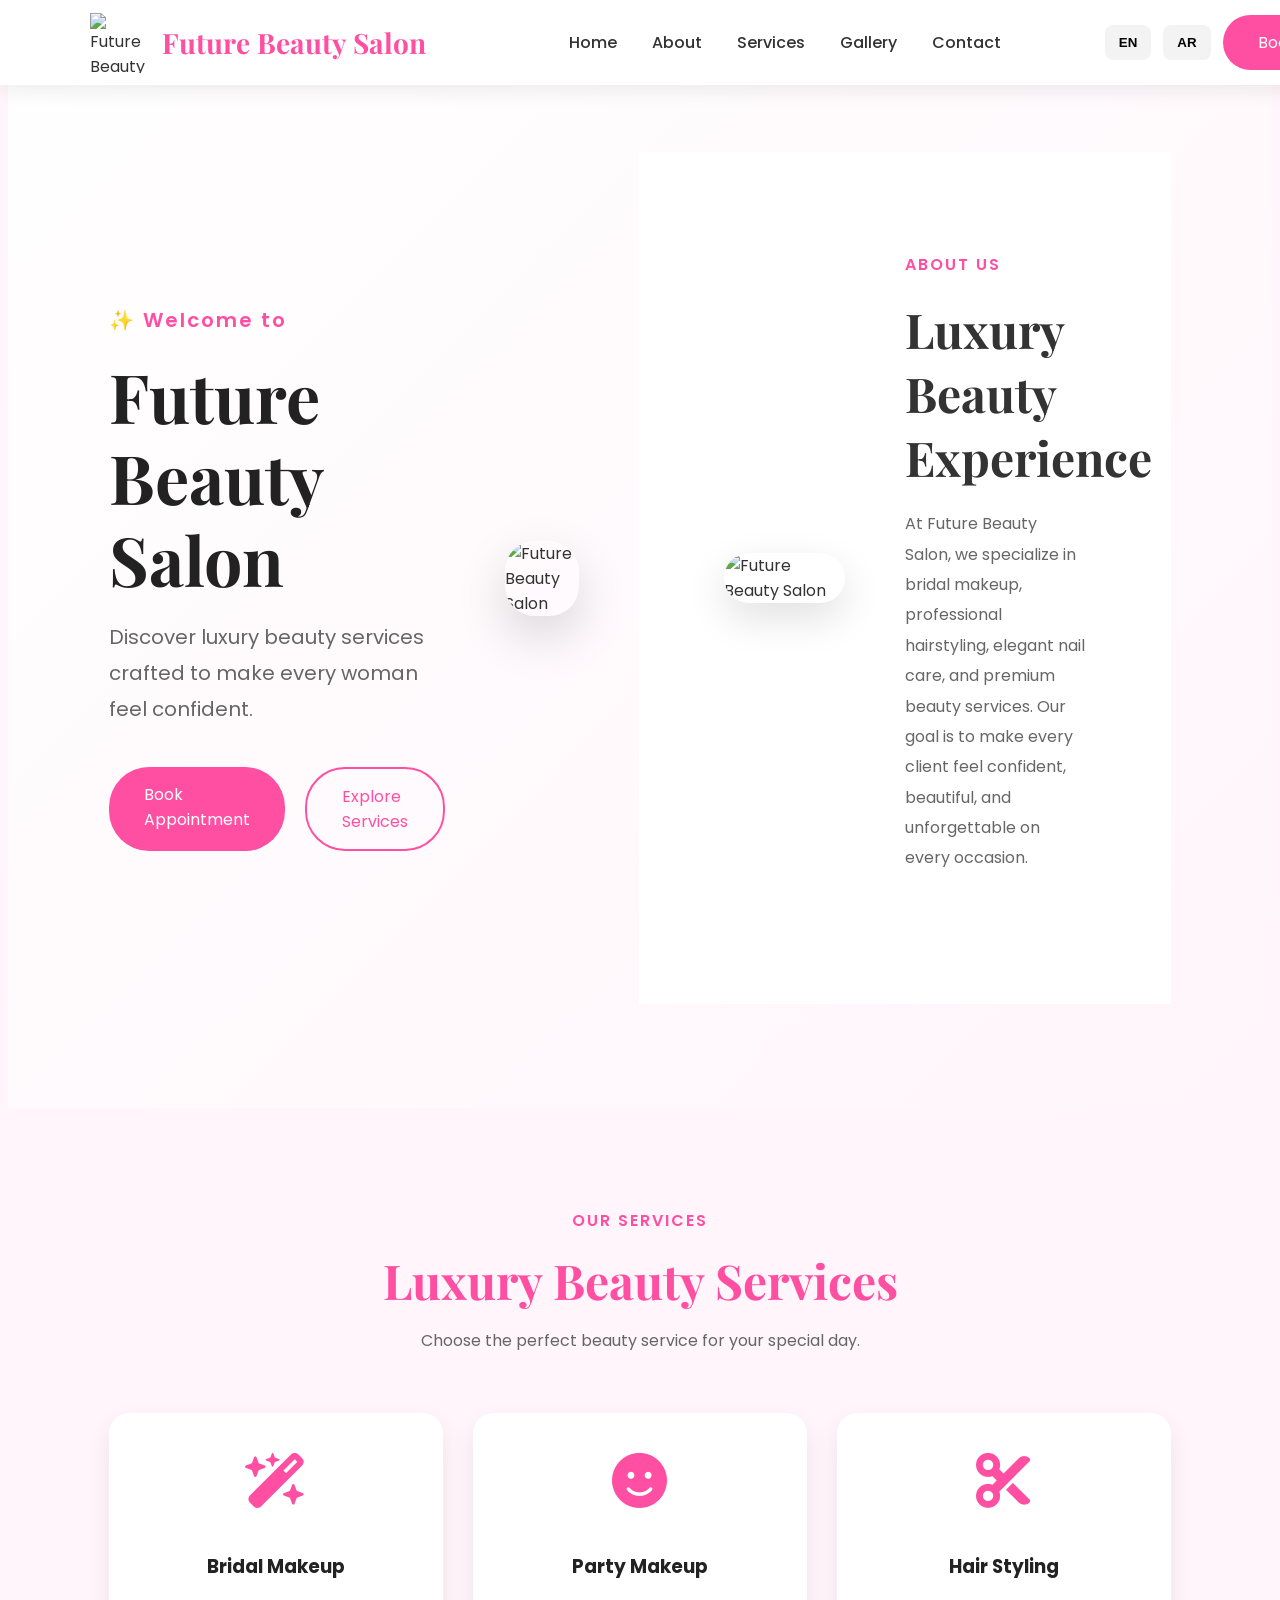
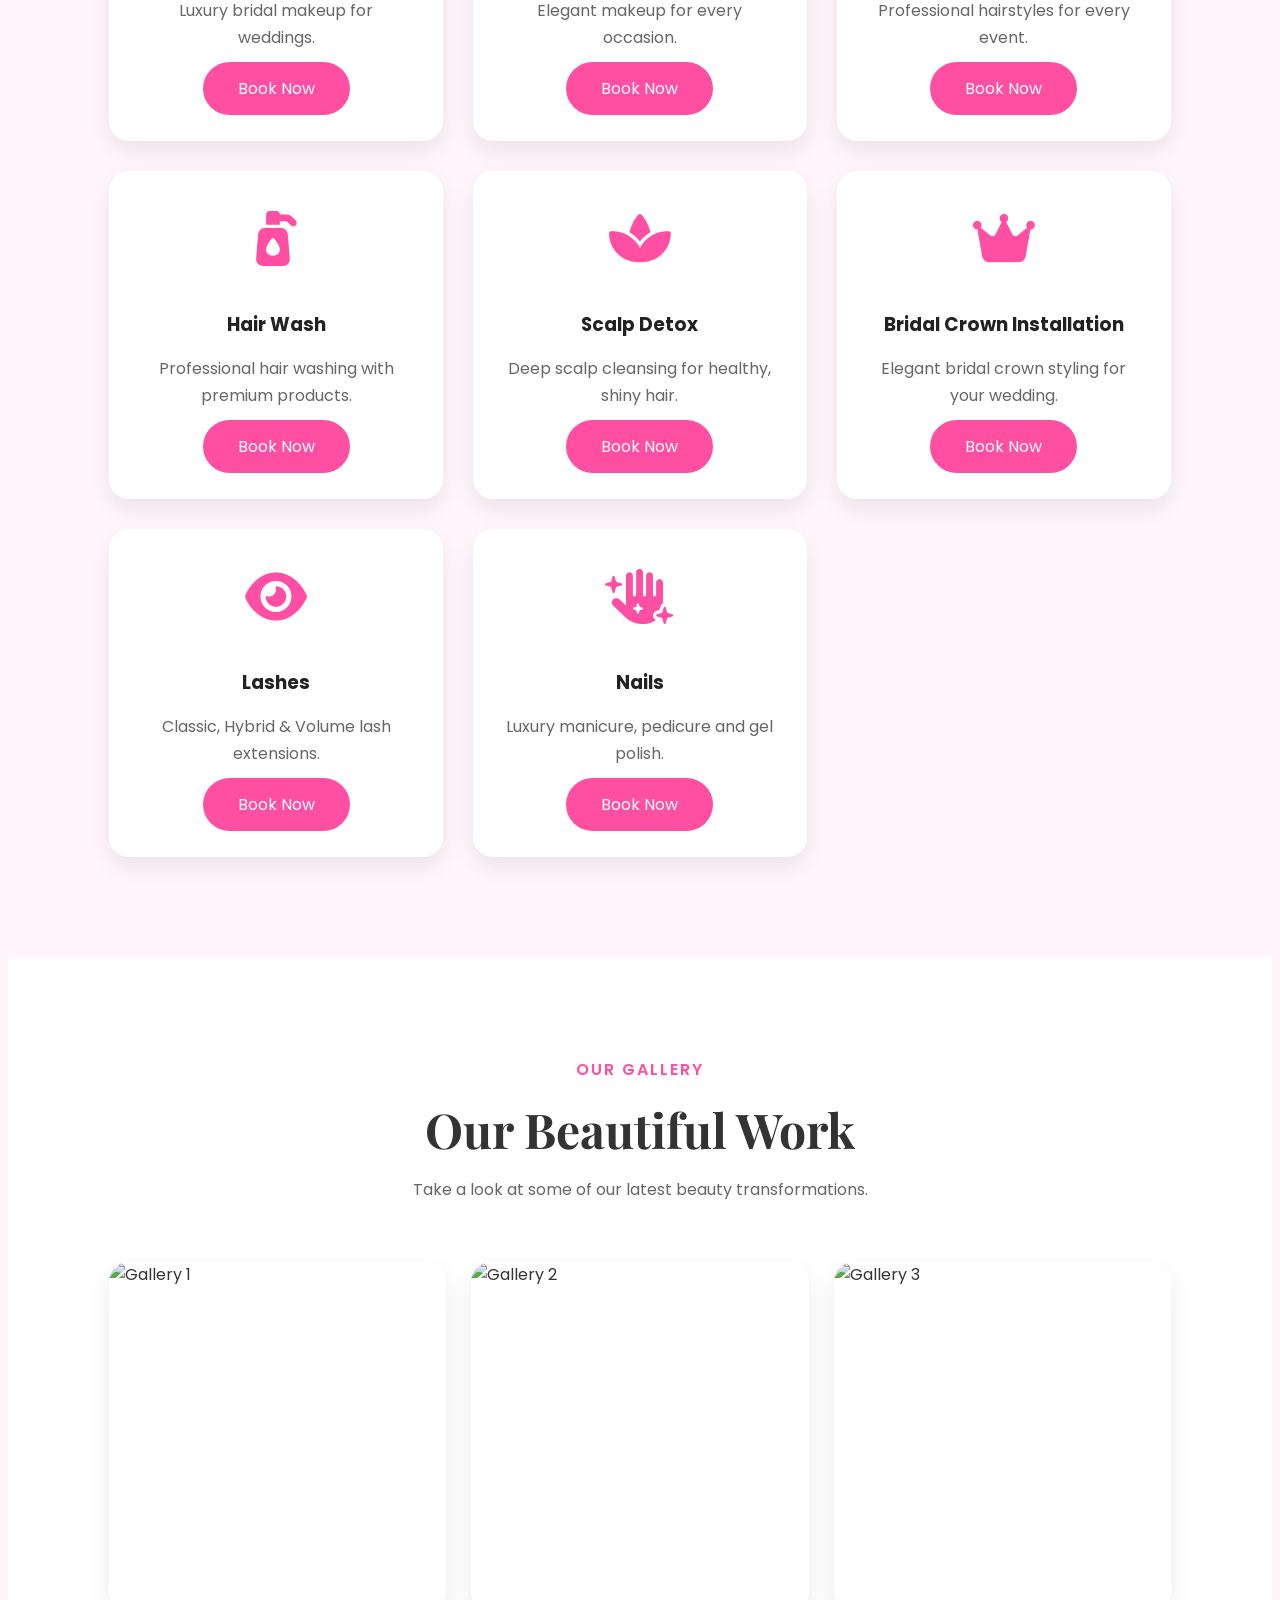
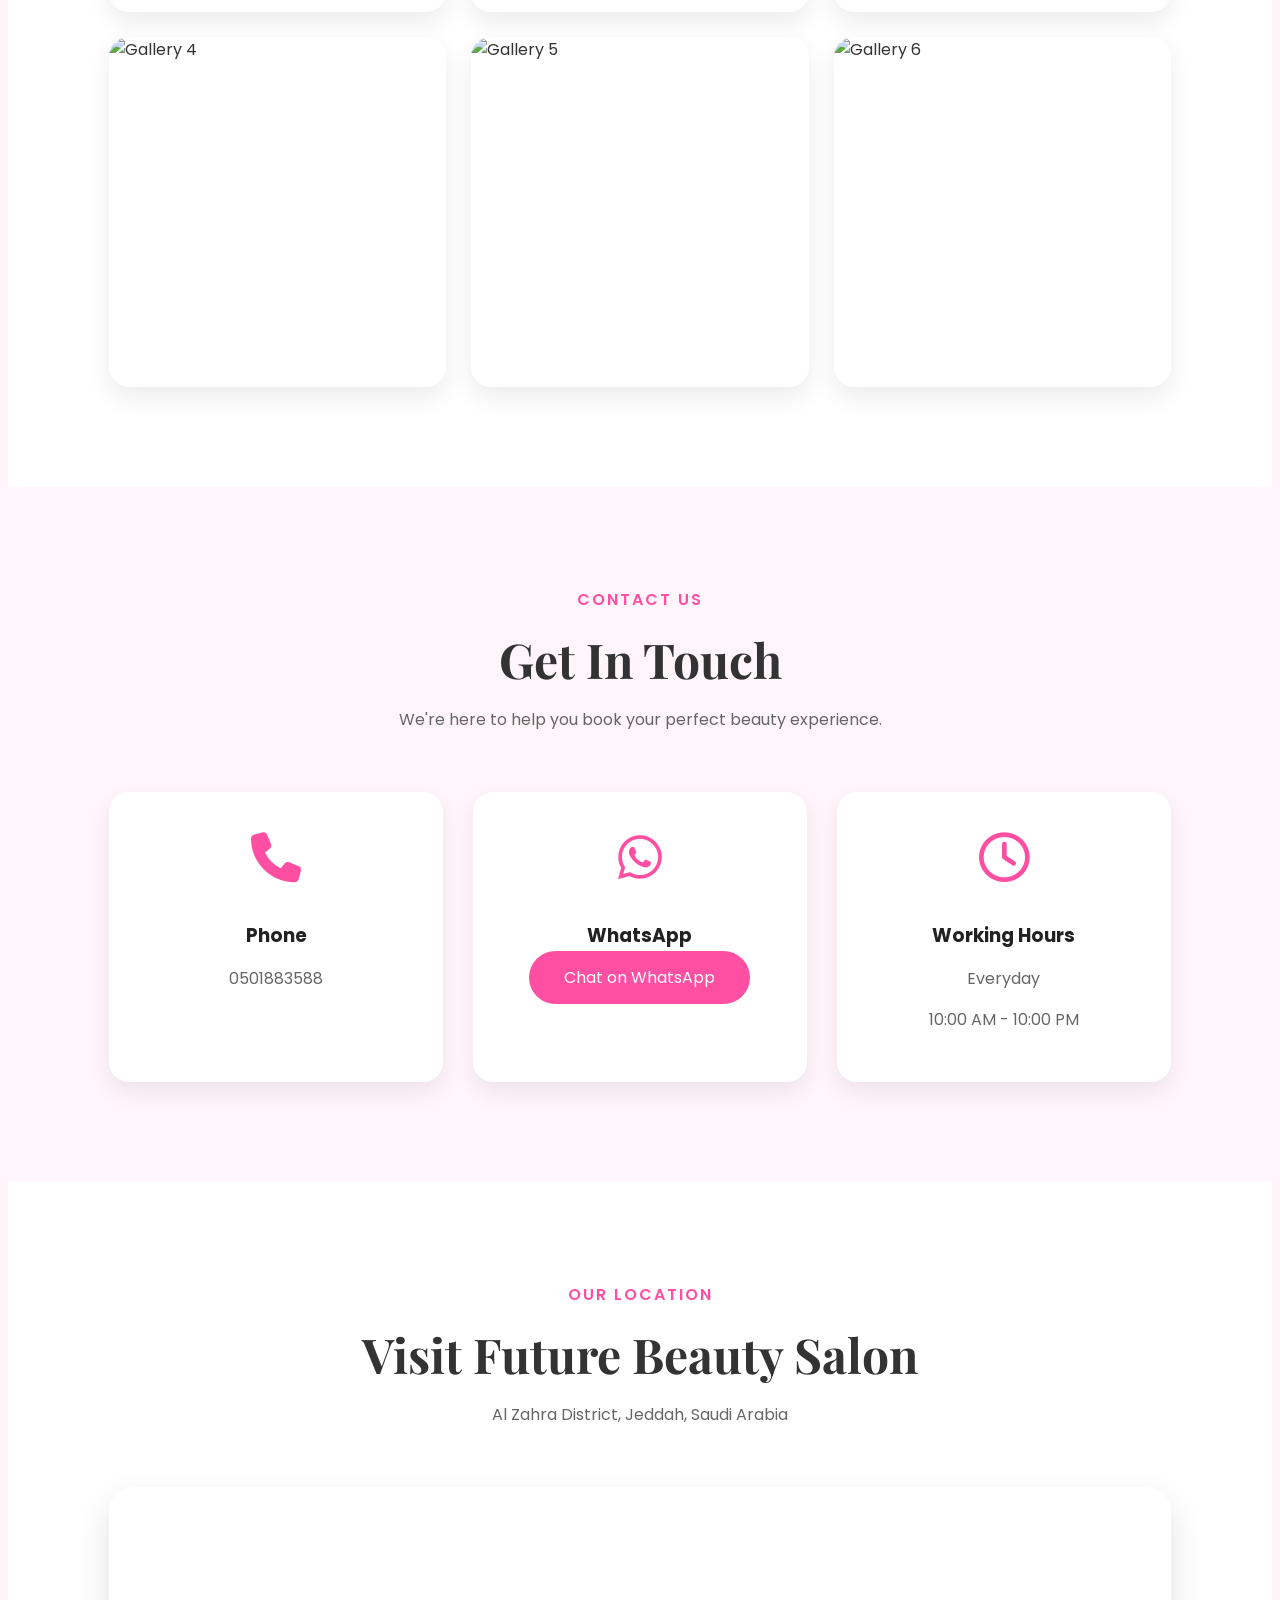
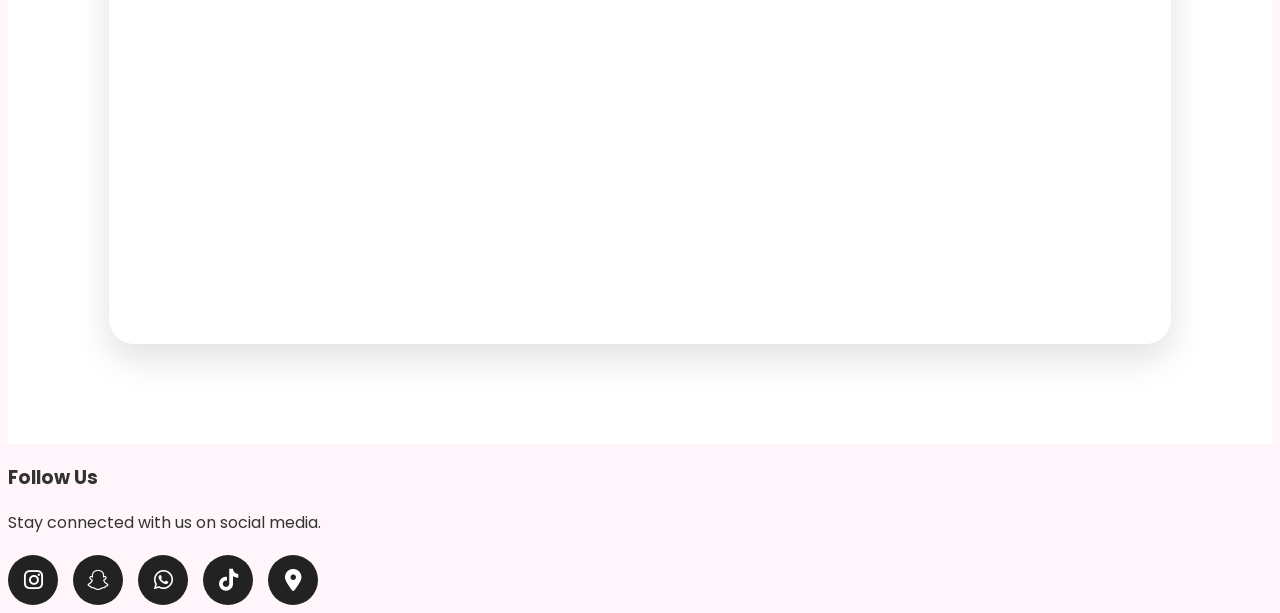
==== ndex.html @ fb942832 "futuresalon" ====
<!DOCTYPE html>
<html lang="en" dir="ltr">

<head>
    <meta charset="UTF-8">
    <meta name="viewport" content="width=device-width, initial-scale=1.0">
    <title>Future Beauty Salon</title>

    <link rel="stylesheet" href="style.css">

    <link href="https://fonts.googleapis.com/css2?family=Poppins:wght@300;400;500;600;700&family=Playfair+Display:wght@700&display=swap" rel="stylesheet">

    <link rel="stylesheet" href="https://cdnjs.cloudflare.com/ajax/libs/font-awesome/6.6.0/css/all.min.css">
</head>

<body>
   


    <!-- ================= NAVBAR ================= -->

    


    <header>

    <nav class="navbar">

        <!-- Logo -->
        <div class="logo">
            <img src="ChatGPT Image Jul 8, 2026, 12_02_23 AM.png"
                 alt="Future Beauty Salon"
                 class="logo-img">

            <h2>Future Beauty Salon</h2>
        </div>

        <!-- Menu -->
        <ul class="nav-links">
            <li><a href="#home" id="navHome">Home</a></li>
            <li><a href="#about" id="navAbout">About</a></li>
            <li><a href="#services" id="navServices">Services</a></li>
            <li><a href="#gallery" id="navGallery">Gallery</a></li>
            <li><a href="#contact" id="navContact">Contact</a></li>
        </ul>

        <!-- Right Side -->
        <div class="nav-right">

            <button id="enBtn" class="lang-btn">EN</button>

            <button id="arBtn" class="lang-btn">AR</button>

            <a href="booking.html" class="btn" id="bookBtn">
                Book Now
            </a>

        </div>

    </nav>

</header>
            </a>

        </div>

    </nav>

</header>


       
    <!-- ================= HERO ================= -->

   <!-- ================= HERO ================= -->

<section class="hero" id="home">

   <div class="hero-text">

    <span class="welcome" id="welcome">
        ✨ Welcome to
    </span>

    <h1 id="heroTitle">
        Future Beauty Salon
    </h1>

    <p id="heroText">
        Discover luxury beauty services crafted to make every woman feel confident.
    </p>

    <div class="hero-buttons">

        <a href="booking.html" class="btn" id="heroButton">
            Book Appointment
        </a>

        <a href="#services" class="btn-outline" id="servicesBtn">
            Explore Services
        </a>

    </div>



    </div>

    <div class="hero-image">

        <img src="ChatGPT Image Jul 8, 2026, 12_02_23 AM.png" alt="Future Beauty Salon">

    </div>
    <section class="about" id="about">

    <div class="about-image">

        <img src="ChatGPT Image Jul 8, 2026, 04_16_09 AM.png" alt="Future Beauty Salon">

    </div>

    <div class="about-content">

        <span id="aboutSmall">ABOUT US</span>

        <h2 id="aboutTitle">Luxury Beauty Experience</h2>

        <p id="aboutText">
            At Future Beauty Salon, we specialize in bridal makeup, professional
            hairstyling, elegant nail care, and premium beauty services.
            Our goal is to make every client feel confident, beautiful, and
            unforgettable on every occasion.
        </p>

      
        </a>

    </div>

</section>

</section>

<!-- ================= SERVICES ================= -->

<section class="services" id="services">

    <div class="section-title">
        <span id="serviceSmall">OUR SERVICES</span>
        <h2 id="serviceTitle">Luxury Beauty Services</h2>
        <p id="serviceText">Choose the perfect beauty service for your special day.</p>
    </div>

    <div class="services-grid">

        <!-- Bridal Makeup -->
        <div class="service-card">
            <i class="fa-solid fa-wand-magic-sparkles"></i>
            <h3 id="bridalTitle">Bridal Makeup</h3>
            <p id="bridalText">Luxury bridal makeup for weddings.</p>
            <a href="booking.html" class="btn">Book Now</a>
        </div>

        <!-- Party Makeup -->
        <div class="service-card">
            <i class="fa-solid fa-face-smile"></i>
            <h3 id="partyTitle">Party Makeup</h3>
            <p id="partyText">Elegant makeup for every occasion.</p>
            <a href="booking.html" class="btn">Book Now</a>
        </div>

        <!-- Hair Styling -->
        <div class="service-card">
            <i class="fa-solid fa-scissors"></i>
            <h3 id="hairTitle">Hair Styling</h3>
            <p id="hairText">Professional hairstyles for every event.</p>
            <a href="booking.html" class="btn">Book Now</a>
        </div>

        <!-- Hair Wash -->
        <div class="service-card">
            <i class="fa-solid fa-pump-soap"></i>
            <h3 id="hairWashTitle">Hair Wash</h3>
            <p id="hairWashText">Professional hair washing with premium products.</p>
            <a href="booking.html" class="btn">Book Now</a>
        </div>

        <!-- Scalp Detox -->
        <div class="service-card">
            <i class="fa-solid fa-spa"></i>
            <h3 id="scalpDetoxTitle">Scalp Detox</h3>
            <p id="scalpDetoxText">Deep scalp cleansing for healthy, shiny hair.</p>
            <a href="booking.html" class="btn">Book Now</a>
        </div>

        <!-- Bridal Crown -->
        <div class="service-card">
            <i class="fa-solid fa-crown"></i>
            <h3 id="bridalCrownTitle">Bridal Crown Installation</h3>
            <p id="bridalCrownText">Elegant bridal crown styling for your wedding.</p>
            <a href="booking.html" class="btn">Book Now</a>
        </div>

        <!-- Lashes -->
        <div class="service-card">
            <i class="fa-solid fa-eye"></i>
            <h3 id="lashesTitle">Lashes</h3>
            <p id="lashesText">Classic, Hybrid & Volume lash extensions.</p>
            <a href="booking.html" class="btn">Book Now</a>
        </div>

        <!-- Nails -->
        <div class="service-card">
            <i class="fa-solid fa-hand-sparkles"></i>
            <h3 id="nailsTitle">Nails</h3>
            <p id="nailsText">Luxury manicure, pedicure and gel polish.</p>
            <a href="booking.html" class="btn">Book Now</a>
        </div>

    </div>

</section>
<!-- ================= GALLERY ================= -->

<section class="gallery" id="gallery">

    <div class="section-title">
        <span id="gallerySmall">OUR GALLERY</span>
        <h2 id="galleryTitle">Our Beautiful Work</h2>
        <p id="galleryText">Take a look at some of our latest beauty transformations.</p>
    </div>

    <div class="gallery-grid">

        <img src="SaveClip.App_581996617_18550252288030699_1551539263493589710_n.jpg" alt="Gallery 1">

        <img src="SaveClip.App_584155098_18550252321030699_3377495459057414814_n.jpg" alt="Gallery 2">

        <img src="SaveClip.App_659710142_18585099295030699_8273093938744111905_n.jpg" alt="Gallery 3">

        <img src="SaveClip.App_731014256_18611680969030699_6825172944558137154_n.jpg" alt="Gallery 4">

        <img src="SaveClip.App_731031367_18611681005030699_3119811734890643514_n.jpg" alt="Gallery 5">

        <img src="SaveClip.App_670397392_18589457653030699_741675047000507202_n.jpg" alt="Gallery 6">

    </div>

</section>
<!-- ================= CONTACT ================= -->

<section class="contact" id="contact">

    <div class="section-title">
        <span id="contactSmall">CONTACT US</span>
        <h2 id="contactTitle">Get In Touch</h2>
        <p id="contactText">We're here to help you book your perfect beauty experience.</p>
    </div>

    <div class="contact-container">

        <div class="contact-card">
            <i class="fa-solid fa-phone"></i>
            <h3 id="phoneTitle">Phone</h3>
            <p id="phoneText">0501883588</p>
        </div>

        <div class="contact-card">
            <i class="fa-brands fa-whatsapp"></i>
            <h3 id="whatsappTitle">WhatsApp</h3>
            <a href="https://wa.me/966501883588" class="btn" target="_blank">
                Chat on WhatsApp
            </a>
        </div>

        <div class="contact-card">
            <i class="fa-regular fa-clock"></i>
            <h3 id="workingHoursTitle">Working Hours</h3>
            <p id="workingHoursText">Everyday</p>
            <p id="workingHoursDetails">10:00 AM - 10:00 PM</p>
        </div>

    </div>

</section>
<!-- ================= LOCATION ================= -->

<section class="location" id="location">

    <div class="section-title">
        <span>OUR LOCATION</span>
        <h2>Visit Future Beauty Salon</h2>
        <p>Al Zahra District, Jeddah, Saudi Arabia</p>
    </div>

    <div class="map-container">

        <iframe
            src="https://www.google.com/maps/embed?pb=!1m28!1m12!1m3!1d118699.2975743925!2d39.08189500263083!3d21.61116219736952!2m3!1f0!2f0!3f0!3m2!1i1024!2i768!4f13.1!4m13!3e6!4m5!1s0x15c3dbdfc8ec3685%3A0x1c3ce83a1a37f366!2z2YHZitmI2KrYtNixIEZVVFVSRdiMIDczNDkgQWJkdWxsYWggSmFzaXLYjCDYrdmKINin2YTYstmH2LHYp9ih2IwgSkVaQjI4MTfYjCAyODE3LCBKZWRkYWggMjM0MjU!3m2!1d21.5844789!2d39.131982!4m5!1s0x15c3dbdfc8ec3685%3A0x1c3ce83a1a37f366!2z2YHZitmI2KrYtNixIEZVVFVSRdiMIDczNDkgQWJkdWxsYWggSmFzaXLYjCDYrdmKINin2YTYstmH2LHYp9ih2IwgSkVaQjI4MTfYjCAyODE3LCBKZWRkYWggMjM0MjU!3m2!1d21.5844789!2d39.131982!5e0!3m2!1sen!2ssa!4v1783479984624!5m2!1sen!2ssa"
            width="100%"
            height="450"
            style="border:0;"
            allowfullscreen=""
            loading="lazy"
            referrerpolicy="strict-origin-when-cross-origin">

        </iframe>

    </div>

</section>
<div class="footer-box">

    <h3 id="followTitle">Follow Us</h3>

    <p>Stay connected with us on social media.</p>

    <div class="social-icons">

        <!-- Instagram -->
        <a href="https://www.instagram.com/fbeauty.salon?utm_source=ig_web_button_share_sheet&igsh=ZDNlZDc0MzIxNw==" target="_blank">
            <i class="fab fa-instagram"></i>
        </a>

        <!-- Snapchat -->
        <a href="https://snapchat.com/t/zVpcGBT9" target="_blank">
            <i class="fab fa-snapchat"></i>
        </a>

        <!-- WhatsApp -->
        <a href="https://wa.me/966501883588" target="_blank">
            <i class="fab fa-whatsapp"></i>
        </a>

        <!-- TikTok -->
        <a href="https://www.tiktok.com/@future820" target="_blank">
            <i class="fab fa-tiktok"></i>
        </a>

        <!-- Google Maps -->
        <a href="https://maps.app.goo.gl/Zxir2ErcbKbq2duY7" target="_blank">
            <i class="fa-solid fa-location-dot"></i>
        </a>

    </div>

</div>
 <script src="script.js"></script>
<script src="language.js"></script>
</body>
</html>
---- style.css ----
**{
    margin:0;
    padding:0;
    box-sizing:border-box;
}

body{
    font-family:'Poppins',sans-serif;
    background:#FFF5FA;
    color:#333;
}

/* ========== NAVBAR ========== */

.navbar{
    position:fixed;
    top:0;
    left:0;
    width:100%;
    height:85px;
    background:#fff;
    display:flex;
    justify-content:space-between;
    align-items:center;
    padding:0 7%;
    box-shadow:0 5px 20px rgba(0,0,0,.08);
    z-index:1000;
}

.logo{
    display:flex;
    align-items:center;
    gap:15px;
}

.logo-img{
    width:60px;
    height:60px;
    object-fit:contain;
}

.logo h2{
    color:#ff4fa2;
    font-size:30px;
    font-family:'Playfair Display',serif;
}

.nav-links{
    display:flex;
    gap:35px;
    list-style:none;
}

.nav-links a{
    text-decoration:none;
    color:#333;
    font-weight:500;
    transition:.3s;
}

.nav-links a:hover{
    color:#ff4fa2;
}

.nav-right{
    display:flex;
    align-items:center;
    gap:12px;
}

#enBtn,
#arBtn{
    border:none;
    background:#f3f3f3;
    padding:10px 14px;
    border-radius:8px;
    cursor:pointer;
    font-weight:600;
}

.btn{
    background:#ff4fa2;
    color:#fff;
    text-decoration:none;
    padding:12px 25px;
    border-radius:30px;
    transition:.3s;
}

.btn:hover{
    background:#e43f8d;
}

/* ===== Hero ===== */

.hero{
    display:flex;
    align-items:center;
    justify-content:space-between;
    gap:60px;
    padding:140px 8% 80px;
}

.content{
    width:50%;
}

.content h1{
    font-size:58px;
    color:#FF4FA2;
    font-family:'Playfair Display',serif;
    margin-bottom:20px;
}

.content p{
    font-size:20px;
    color:#666;
    margin-bottom:30px;
}

.image{
    width:50%;
}

.image img{
    width:100%;
    border-radius:25px;
    box-shadow:0 15px 40px rgba(0,0,0,.15);
}

/* ===== Slider ===== */

.slider{
    position:relative;
    width:100%;
    height:650px;
    overflow:hidden;
}

.slides{
    display:none;
    width:100%;
    height:100%;
}

.slides.active{
    display:block;
}

.slides img{
    width:100%;
    height:650px;
    object-fit:cover;
}

.caption{
    position:absolute;
    top:50%;
    left:8%;
    transform:translateY(-50%);
    background:rgba(255,255,255,.8);
    padding:35px;
    border-radius:20px;
    max-width:500px;
}

.caption h1{
    color:#FF4FA2;
    font-size:52px;
    margin-bottom:15px;
    font-family:'Playfair Display',serif;
}

.caption p{
    font-size:22px;
}

.prev,
.next{
    position:absolute;
    top:50%;
    transform:translateY(-50%);
    font-size:40px;
    color:#fff;
    background:rgba(255,79,162,.7);
    border:none;
    padding:18px;
    cursor:pointer;
}

.prev{
    left:0;
}

.next{
    right:0;
}

/* ===== Services ===== */

.services{
    padding:90px 8%;
    text-align:center;
}

.services h2{
    font-size:42px;
    color:#FF4FA2;
    margin-bottom:50px;
}

.cards{
    display:grid;
    grid-template-columns:repeat(4,1fr);
    gap:25px;
}

.card{
    background:#fff;
    padding:35px;
    border-radius:20px;
    box-shadow:0 8px 25px rgba(0,0,0,.08);
    transition:.3s;
}

.card:hover{
    transform:translateY(-10px);
}

.card h3{
    color:#FF4FA2;
    margin-bottom:15px;
}

/* ===== Footer ===== */

footer{
    background:#FF4FA2;
    color:#fff;
    text-align:center;
    padding:25px;
    margin-top:60px;
}

/* ===== Responsive ===== */

@media(max-width:900px){

.hero{
    flex-direction:column;
    text-align:center;
}

.content,
.image{
    width:100%;
}

.content h1{
    font-size:42px;
}

.cards{
    grid-template-columns:1fr;
}

nav ul{
    display:none;
}

.caption{
    left:5%;
    right:5%;
    max-width:none;
}

.caption h1{
    font-size:34px;
}

.caption p{
    font-size:18px;
}

}

.booking{
    min-height:100vh;
    display:flex;
    justify-content:center;
    align-items:center;
    padding:120px 20px;
    background:#FFF5FA;
}

.booking-box{
    background:white;
    width:100%;
    max-width:650px;
    padding:40px;
    border-radius:25px;
    box-shadow:0 15px 40px rgba(0,0,0,.1);
}

.booking-box h1{
    text-align:center;
    color:#FF4FA2;
    margin-bottom:10px;
    font-family:'Playfair Display',serif;
}

.booking-box p{
    text-align:center;
    margin-bottom:30px;
    color:#777;
}

.booking form{
    display:flex;
    flex-direction:column;
    gap:18px;
}

.booking input,
.booking select,
.booking textarea{
    padding:15px;
    border:1px solid #ddd;
    border-radius:12px;
    font-size:16px;
    outline:none;
}

.booking input:focus,
.booking select:focus,
.booking textarea:focus{
    border-color:#FF4FA2;
}

.booking button{
    border:none;
    cursor:pointer;
    font-size:17px;
}/* ================= HERO ================= */

.hero{

    min-height:100vh;

    display:flex;

    align-items:center;

    justify-content:space-between;

    padding:120px 8% 80px;

    background:linear-gradient(135deg,#fff,#fff5fa);

    gap:60px;

}

.hero-text{

    width:50%;

    animation:fadeLeft 1s;

}

.welcome{

    color:#ff4fa2;

    font-size:20px;

    font-weight:600;

    letter-spacing:2px;

}

.hero-text h1{

    font-size:68px;

    font-family:'Playfair Display',serif;

    color:#222;

    margin:20px 0;

    line-height:1.2;

}

.hero-text p{

    font-size:20px;

    color:#666;

    line-height:1.8;

    margin-bottom:40px;

}

.hero-buttons{

    display:flex;

    gap:20px;

}

.btn{

    background:#ff4fa2;

    color:white;

    padding:15px 35px;

    border-radius:40px;

    text-decoration:none;

    transition:.3s;

}

.btn:hover{

    background:#e63d8f;

}

.btn-outline{

    border:2px solid #ff4fa2;

    color:#ff4fa2;

    padding:15px 35px;

    border-radius:40px;

    text-decoration:none;

    transition:.3s;

}

.btn-outline:hover{

    background:#ff4fa2;

    color:white;

}

.hero-image{

    width:45%;

    animation:fadeRight 1s;

}

.hero-image img{

    width:100%;

    border-radius:30px;

    box-shadow:0 20px 50px rgba(0,0,0,.15);

}

@keyframes fadeLeft{

    from{

        opacity:0;

        transform:translateX(-50px);

    }

    to{

        opacity:1;

        transform:translateX(0);

    }

}

@keyframes fadeRight{

    from{

        opacity:0;

        transform:translateX(50px);

    }

    to{

        opacity:1;

        transform:translateX(0);

    }

}

@media(max-width:900px){

.hero{

flex-direction:column-reverse;

text-align:center;

padding-top:140px;

}

.hero-text,

.hero-image{

width:100%;

}

.hero-text h1{

font-size:45px;

}

.hero-buttons{

justify-content:center;

flex-wrap:wrap;

}

}/* ===== Booking Page ===== */

.booking{
    min-height:100vh;
    display:flex;
    justify-content:center;
    align-items:center;
    padding:140px 20px 60px;
    background:#FFF5FA;
}

.booking-box{
    width:100%;
    max-width:700px;
    background:#fff;
    padding:40px;
    border-radius:25px;
    box-shadow:0 15px 35px rgba(0,0,0,.1);
}

.booking-box h1{
    text-align:center;
    color:#FF4FA2;
    margin-bottom:10px;
}

.booking-box p{
    text-align:center;
    color:#666;
    margin-bottom:30px;
}

.booking form{
    display:flex;
    flex-direction:column;
    gap:18px;
}

.booking input,
.booking select,
.booking textarea{
    width:100%;
    padding:15px;
    border:1px solid #ddd;
    border-radius:12px;
    font-size:16px;
    font-family:Poppins,sans-serif;
}

.booking textarea{
    resize:none;
}

.logo{
    display:flex;
    align-items:center;
    gap:12px;
}

.logo-img{
    width:60px;
    height:60px;
    object-fit:contain;
}

.logo h2{
    font-size:28px;
    color:#FF4FA2;
    font-family:'Playfair Display', serif;
}/* ================= ABOUT ================= */

.about{

    display:flex;
    align-items:center;
    justify-content:space-between;

    gap:60px;

    padding:100px 8%;

    background:white;

}

.about-image{

    width:45%;

}

.about-image img{

    width:100%;

    border-radius:25px;

    box-shadow:0 15px 40px rgba(0,0,0,.12);

}

.about-content{

    width:50%;

}

.about-content span{

    color:#FF4FA2;

    font-weight:600;

    letter-spacing:2px;

}

.about-content h2{

    font-size:48px;

    margin:20px 0;

    font-family:'Playfair Display',serif;

}

.about-content p{

    color:#666;

    line-height:1.9;

    margin-bottom:30px;

}

@media(max-width:900px){

.about{
    flex-direction:column;
}

.about-image,
.about-content{
    width:100%;
    text-align:center;
}

}  

/* ================= SERVICES ================= */

.services{
    padding:100px 8%;
    background:#FFF5FA;
}
/* ================= SERVICES ================= */

.services{
    padding:100px 8%;
    background:#FFF5FA;
}

.section-title{
    text-align:center;
    margin-bottom:60px;
}

.section-title span{
    color:#FF4FA2;
    font-weight:600;
    letter-spacing:2px;
}

.section-title h2{
    font-size:48px;
    margin:15px 0;
    font-family:'Playfair Display',serif;
}

.section-title p{
    color:#666;
}

.services-grid{
    display:grid;
    grid-template-columns:repeat(auto-fit,minmax(260px,1fr));
    gap:30px;
}

.service-card{
    background:#fff;
    padding:40px 30px;
    border-radius:20px;
    text-align:center;
    box-shadow:0 10px 25px rgba(0,0,0,.08);
    transition:.4s;
}

.service-card:hover{
    transform:translateY(-10px);
    box-shadow:0 18px 40px rgba(0,0,0,.12);
}

.service-card i{
    font-size:55px;
    color:#FF4FA2;
    margin-bottom:25px;
    transition:.4s;
}

.service-card:hover i{
    transform:scale(1.15) rotate(8deg);
}

.service-card h3{
    margin-bottom:15px;
    color:#222;
}

.service-card p{
    color:#666;
    margin-bottom:25px;
    line-height:1.7;
}
/* ================= GALLERY ================= */

.gallery{
    padding:100px 8%;
    background:white;
}

.gallery-grid{
    display:grid;
    grid-template-columns:repeat(auto-fit,minmax(300px,1fr));
    gap:25px;
}

.gallery-grid img{
    width:100%;
    height:350px;
    object-fit:cover;
    border-radius:20px;
    cursor:pointer;
    transition:.4s;
    box-shadow:0 10px 25px rgba(0,0,0,.08);
}

.gallery-grid img:hover{
    transform:scale(1.05);
    box-shadow:0 20px 40px rgba(0,0,0,.15);
}
/* ================= CONTACT ================= */

.contact{
    padding:100px 8%;
    background:#FFF5FA;
}

.contact-container{
    display:grid;
    grid-template-columns:repeat(auto-fit,minmax(280px,1fr));
    gap:30px;
}

.contact-card{
    background:#fff;
    padding:40px;
    text-align:center;
    border-radius:20px;
    box-shadow:0 10px 25px rgba(0,0,0,.08);
}

.contact-card i{
    font-size:50px;
    color:#FF4FA2;
    margin-bottom:20px;
}

.contact-card h3{
    margin-bottom:15px;
    color:#222;
}

.contact-card p{
    color:#666;
    margin-bottom:10px;
}
/* ================= LOCATION ================= */

.location{
    padding:100px 8%;
    background:#fff;
}

.map-container{
    border-radius:25px;
    overflow:hidden;
    box-shadow:0 15px 35px rgba(0,0,0,.12);
}

.map-container iframe{
    width:100%;
    height:450px;
    border:none;
}
.social-icons{
    display:flex;
    gap:15px;
    margin-top:20px;
}

.social-icons a{
    width:50px;
    height:50px;
    background:#222;
    color:#fff;
    border-radius:50%;
    display:flex;
    justify-content:center;
    align-items:center;
    text-decoration:none;
    font-size:22px;
    transition:.3s;
}

.social-icons a:hover{
    background:#FF4FA2;
    transform:translateY(-5px);
}
/* Scroll Animation */

.hidden{
    opacity:0;
    transform:translateY(60px);
    transition:1s ease;
}

.show{
    opacity:1;
    transform:translateY(0);
}
/* ========================= */
/* Responsive Design */
/* ========================= */

@media (max-width: 992px){

    .navbar{
        flex-direction: column;
        gap: 20px;
        padding: 20px;
    }

    .nav-links{
        flex-wrap: wrap;
        justify-content: center;
        gap: 15px;
    }

    .hero{
        flex-direction: column;
        text-align: center;
        padding: 60px 20px;
    }

    .hero-text{
        width:100%;
    }

    .hero-image{
        width:100%;
        margin-top:40px;
    }

    .hero-image img{
        width:80%;
    }

    .about{
        flex-direction:column;
        text-align:center;
        padding:60px 20px;
    }

    .about-image,
    .about-content{
        width:100%;
    }

    .about-image img{
        width:80%;
    }

    .services-grid{
        grid-template-columns:repeat(2,1fr);
        gap:20px;
    }

    .gallery-grid{
        grid-template-columns:repeat(2,1fr);
    }

    .footer-content{
        grid-template-columns:1fr;
        text-align:center;
    }

}

@media (max-width:768px){

    .services-grid{
        grid-template-columns:1fr;
    }

    .gallery-grid{
        grid-template-columns:1fr;
    }

    .hero h1{
        font-size:38px;
    }

    .hero p{
        font-size:17px;
    }

    .section-title h2{
        font-size:32px;
    }

    .booking-box{
        width:95%;
    }

    iframe{
        height:300px;
    }

}

@media (max-width:480px){

    .hero h1{
        font-size:30px;
    }

    .btn,
    .btn-outline{
        width:100%;
        text-align:center;
    }

    .logo h2{
        font-size:22px;
    }

}
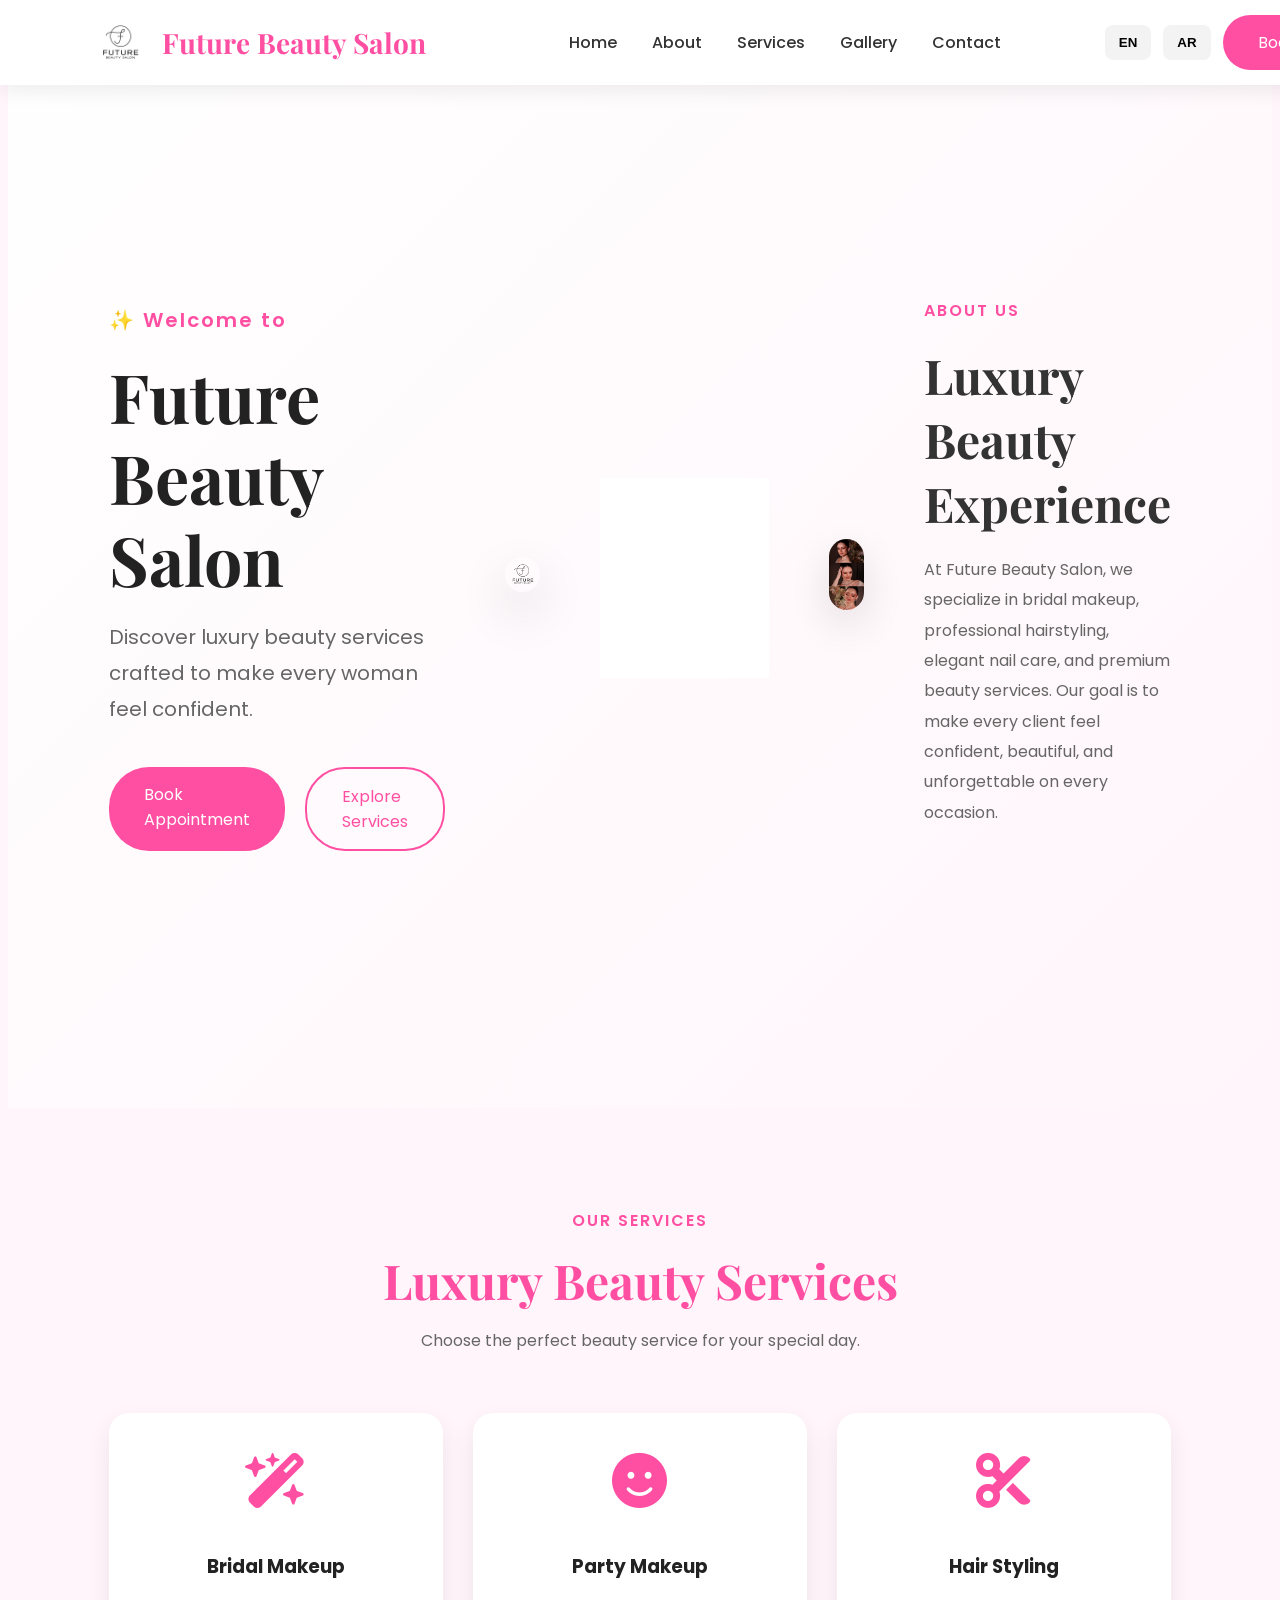
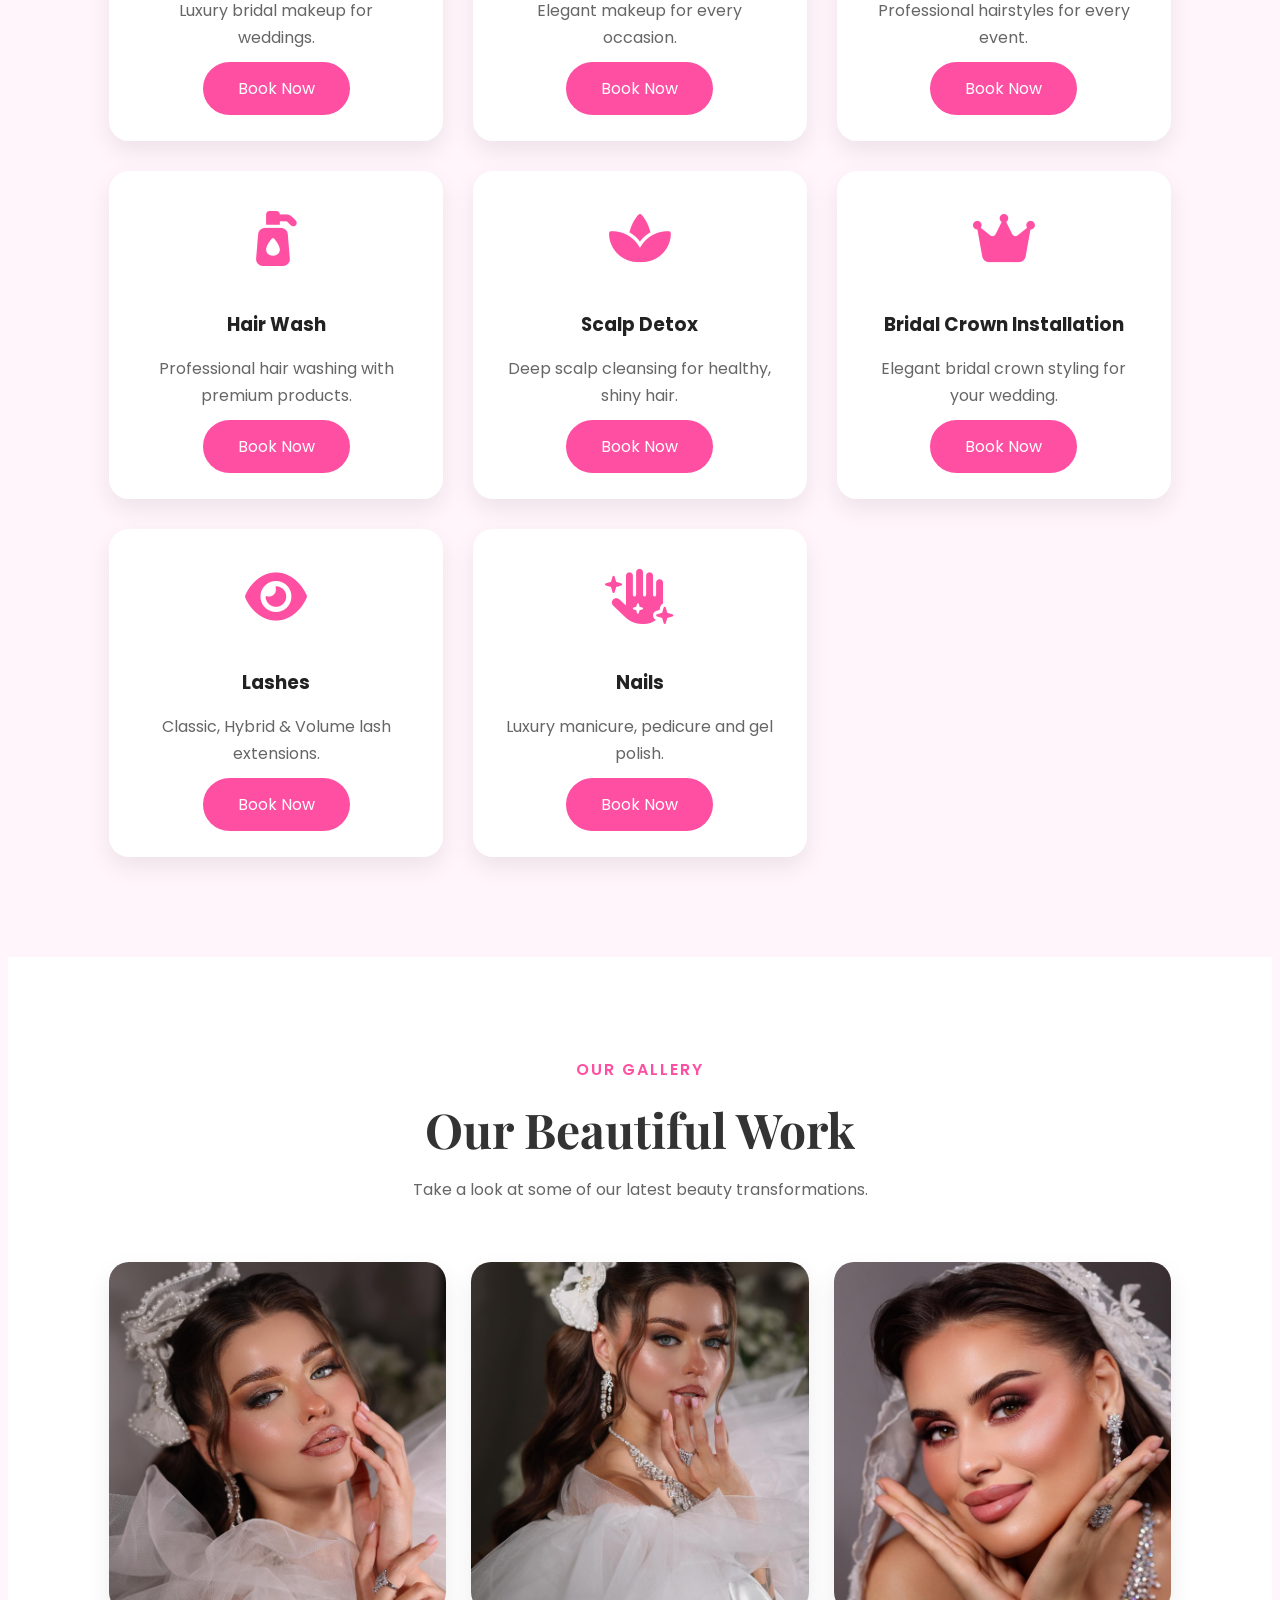
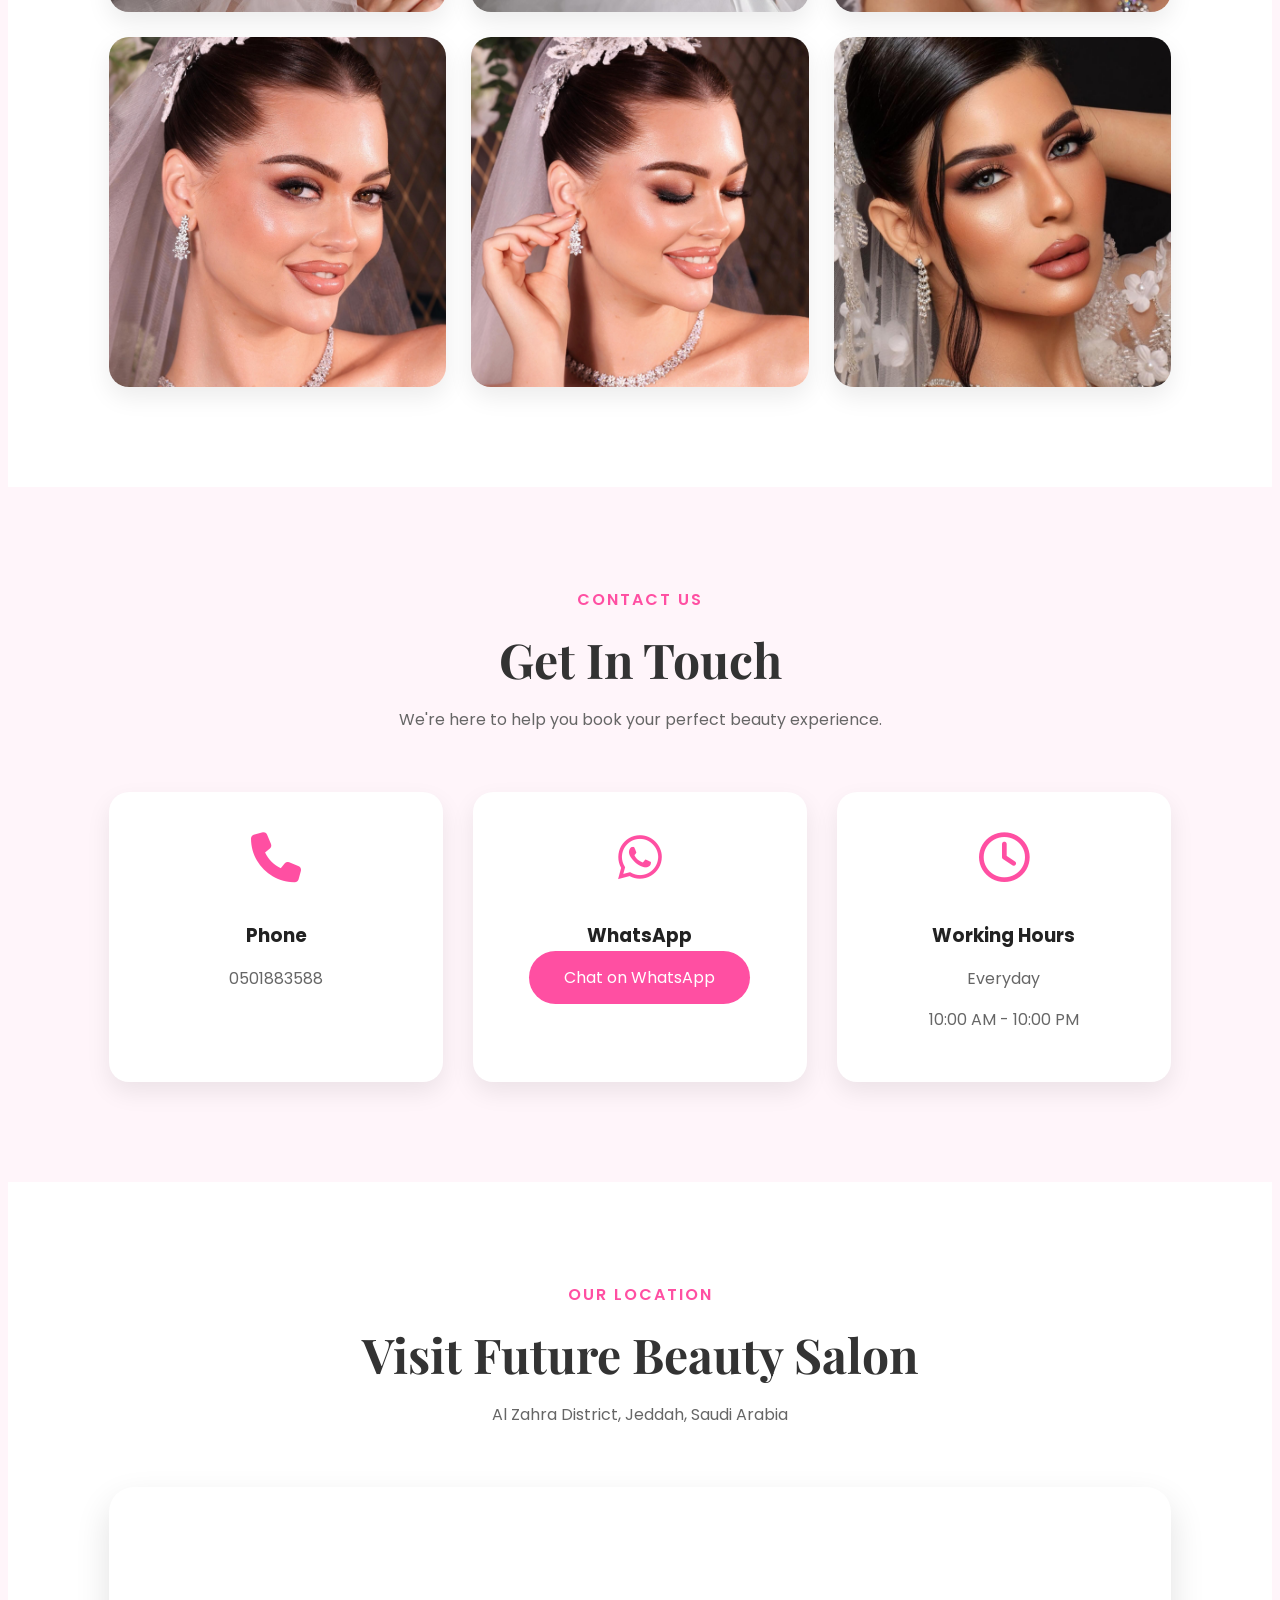
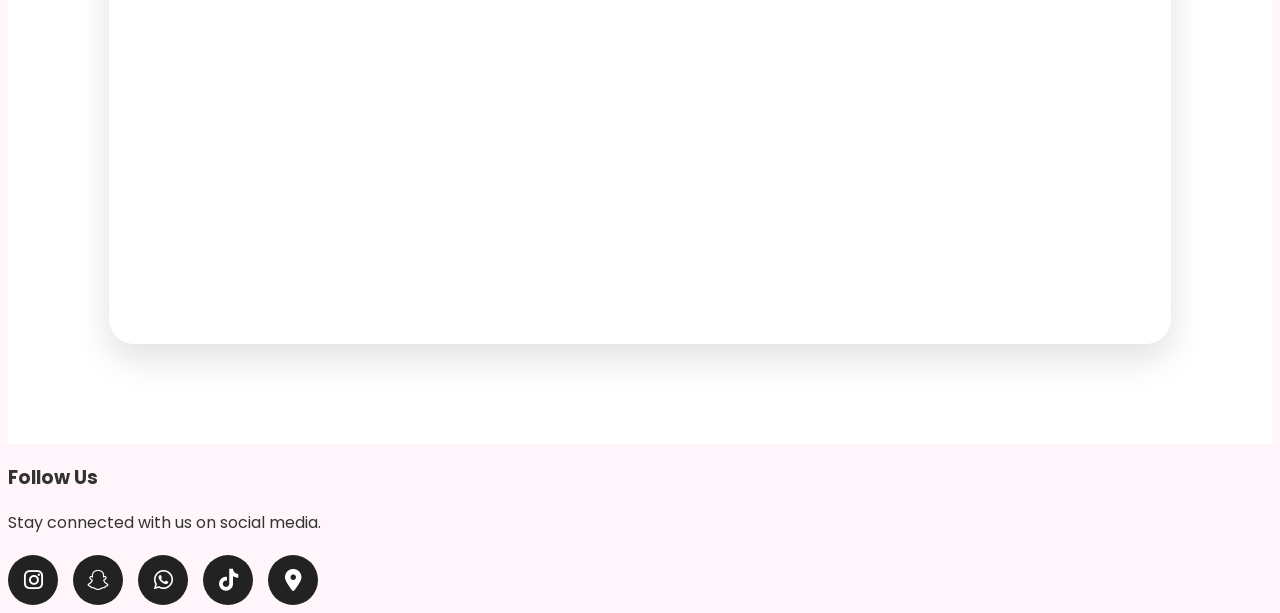
==== commit f05cafd6: "Add files via upload" ====
--- a/ndex.html
+++ b/ndex.html
@@ -60,14 +60,7 @@
     </nav>
 
 </header>
-            </a>
-
-        </div>
-
-    </nav>
-
-</header>
-
+           
 
        
     <!-- ================= HERO ================= -->
@@ -112,6 +105,7 @@
 
     </div>
     <section class="about" id="about">
+    </section>
 
     <div class="about-image">
 
--- a/style.css
+++ b/style.css
@@ -1012,4 +1012,136 @@
         font-size:22px;
     }
 
-}+}
+/* ================= MOBILE ================= */
+/* ================= MOBILE ================= */
+
+@media (max-width:768px){
+
+/* Navbar */
+
+.navbar{
+    height:auto;
+    padding:15px 20px;
+    flex-direction:column;
+    gap:15px;
+}
+
+.logo{
+    display:flex;
+    align-items:center;
+    justify-content:center;
+    gap:10px;
+}
+
+.logo-img{
+    width:45px;
+    height:45px;
+}
+
+.logo h2{
+    font-size:20px;
+    text-align:center;
+}
+
+.nav-links{
+    display:none;
+}
+
+.nav-right{
+    width:100%;
+    display:flex;
+    justify-content:center;
+    gap:10px;
+}
+
+.btn{
+    padding:10px 20px;
+    font-size:15px;
+}
+
+/* Hero */
+
+.hero{
+    flex-direction:column-reverse;
+    padding:150px 20px 60px;
+    text-align:center;
+    gap:35px;
+}
+
+.hero-text,
+.hero-image{
+    width:100%;
+}
+
+.hero-text h1{
+    font-size:36px;
+    line-height:1.3;
+}
+
+.hero-text p{
+    font-size:17px;
+}
+
+.hero-buttons{
+    flex-direction:column;
+    align-items:center;
+    width:100%;
+}
+
+.hero-buttons .btn,
+.hero-buttons .btn-outline{
+    width:100%;
+    max-width:320px;
+}
+
+/* About */
+
+.about{
+    flex-direction:column;
+    text-align:center;
+    padding:70px 20px;
+}
+
+.about-image,
+.about-content{
+    width:100%;
+}
+
+.about-content h2{
+    font-size:34px;
+}
+
+/* Services */
+
+.services-grid{
+    grid-template-columns:1fr;
+}
+
+/* Gallery */
+
+.gallery-grid{
+    grid-template-columns:1fr;
+}
+
+.gallery-grid img{
+    height:250px;
+}
+
+/* Contact */
+
+.contact-container{
+    grid-template-columns:1fr;
+}
+
+/* Booking */
+
+.booking-box{
+    padding:25px;
+}
+
+iframe{
+    height:280px;
+}
+
+}
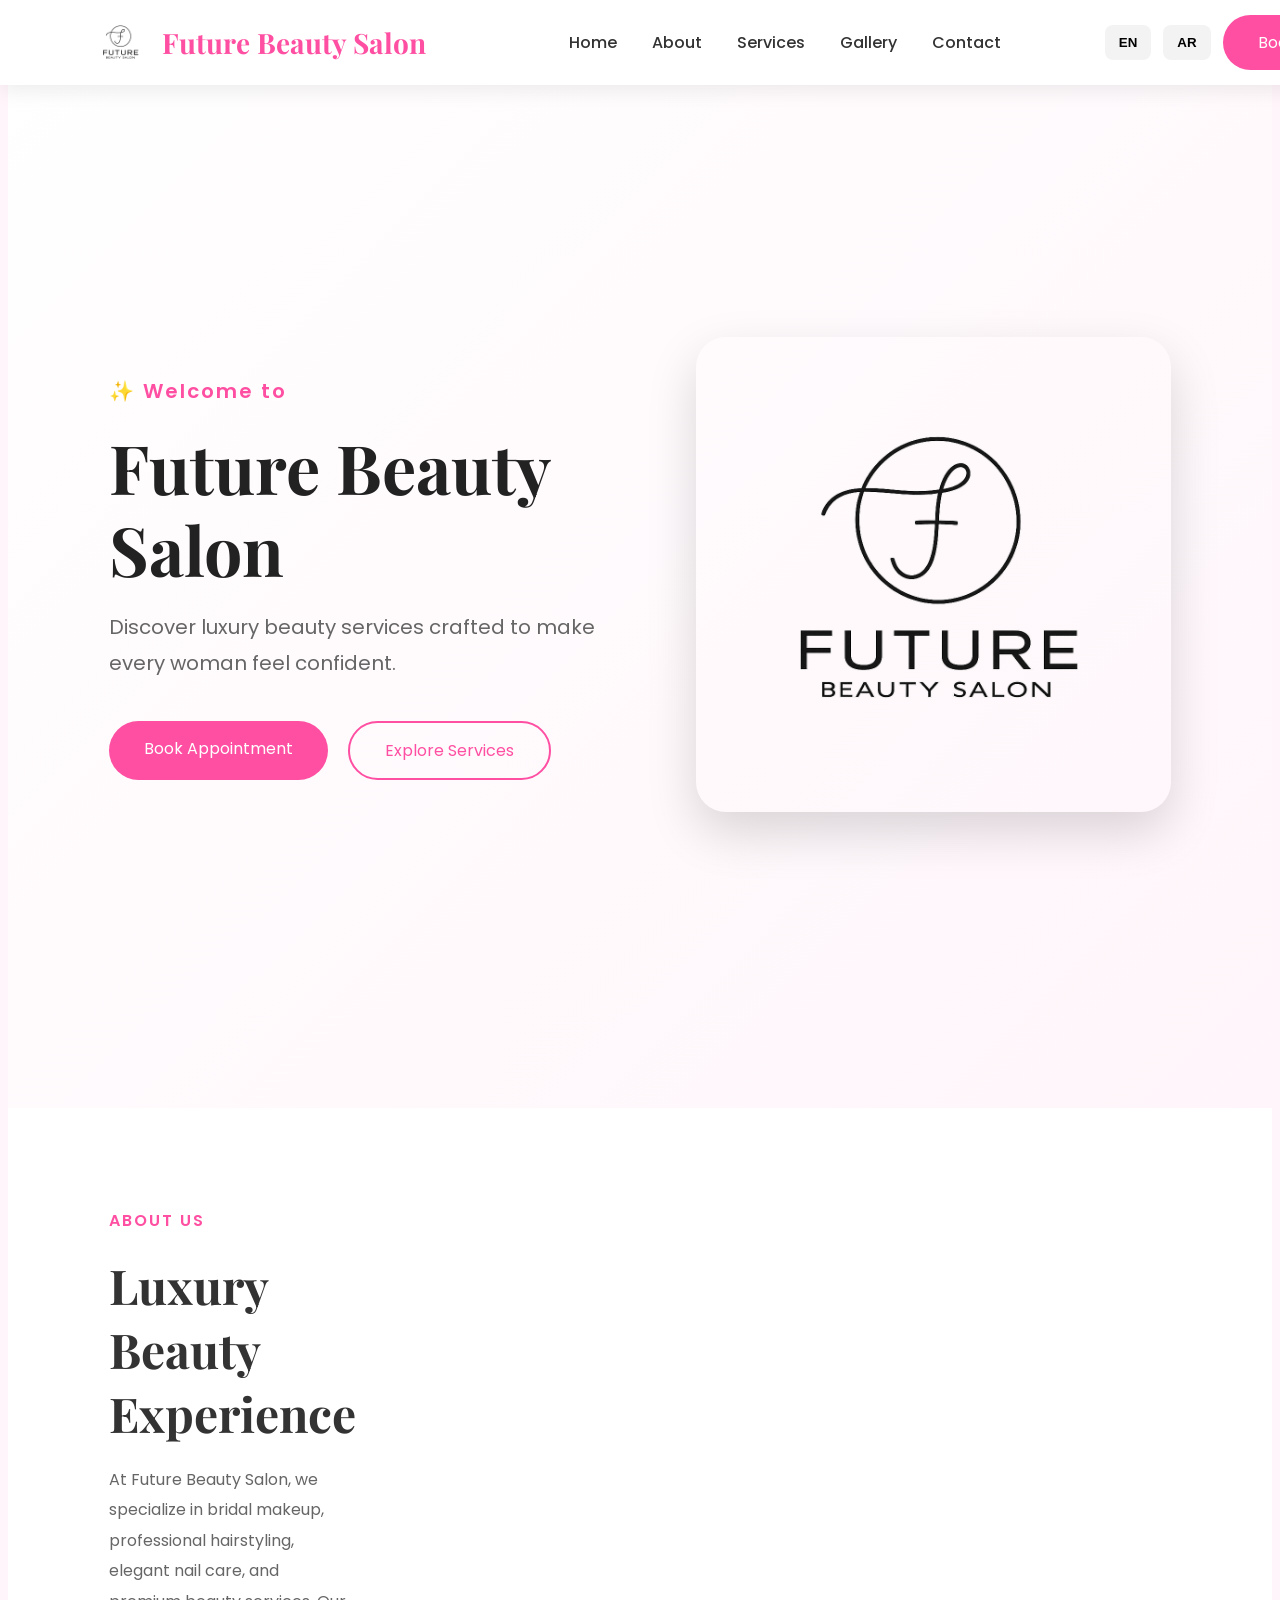
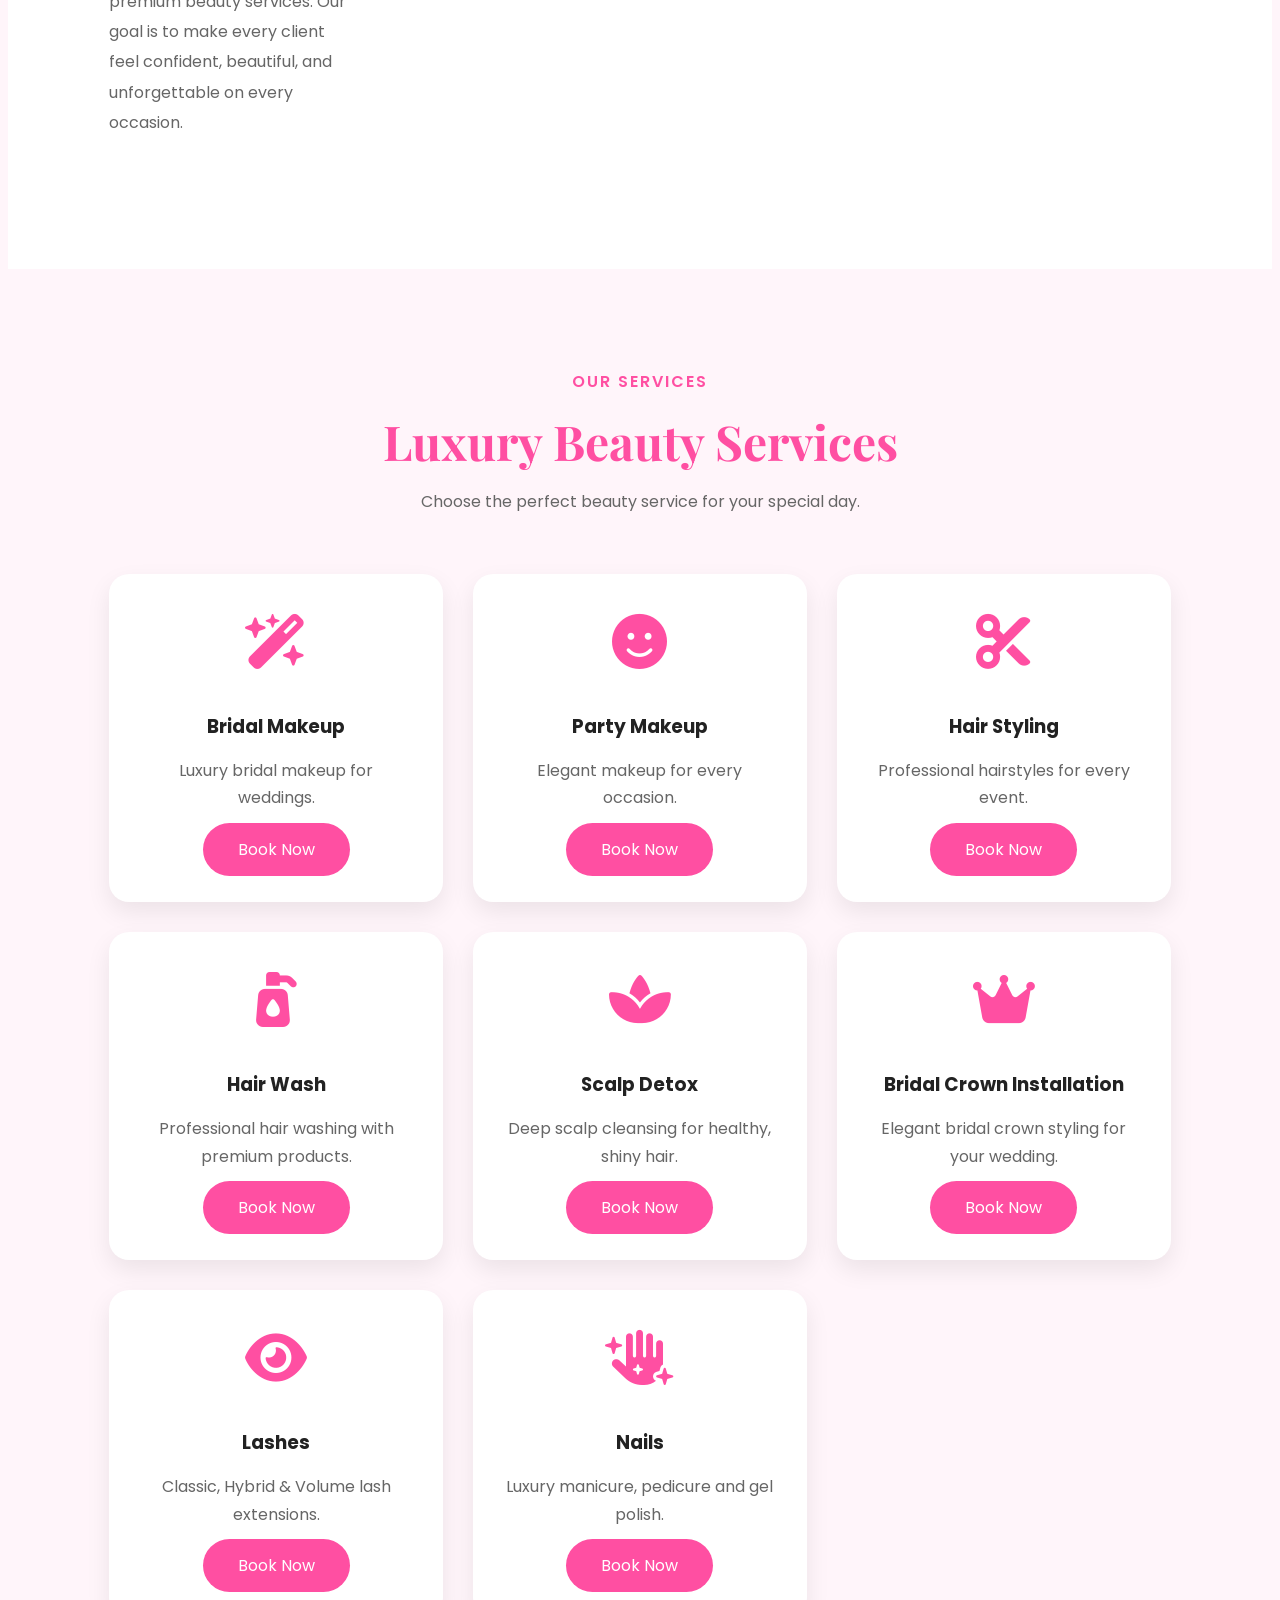
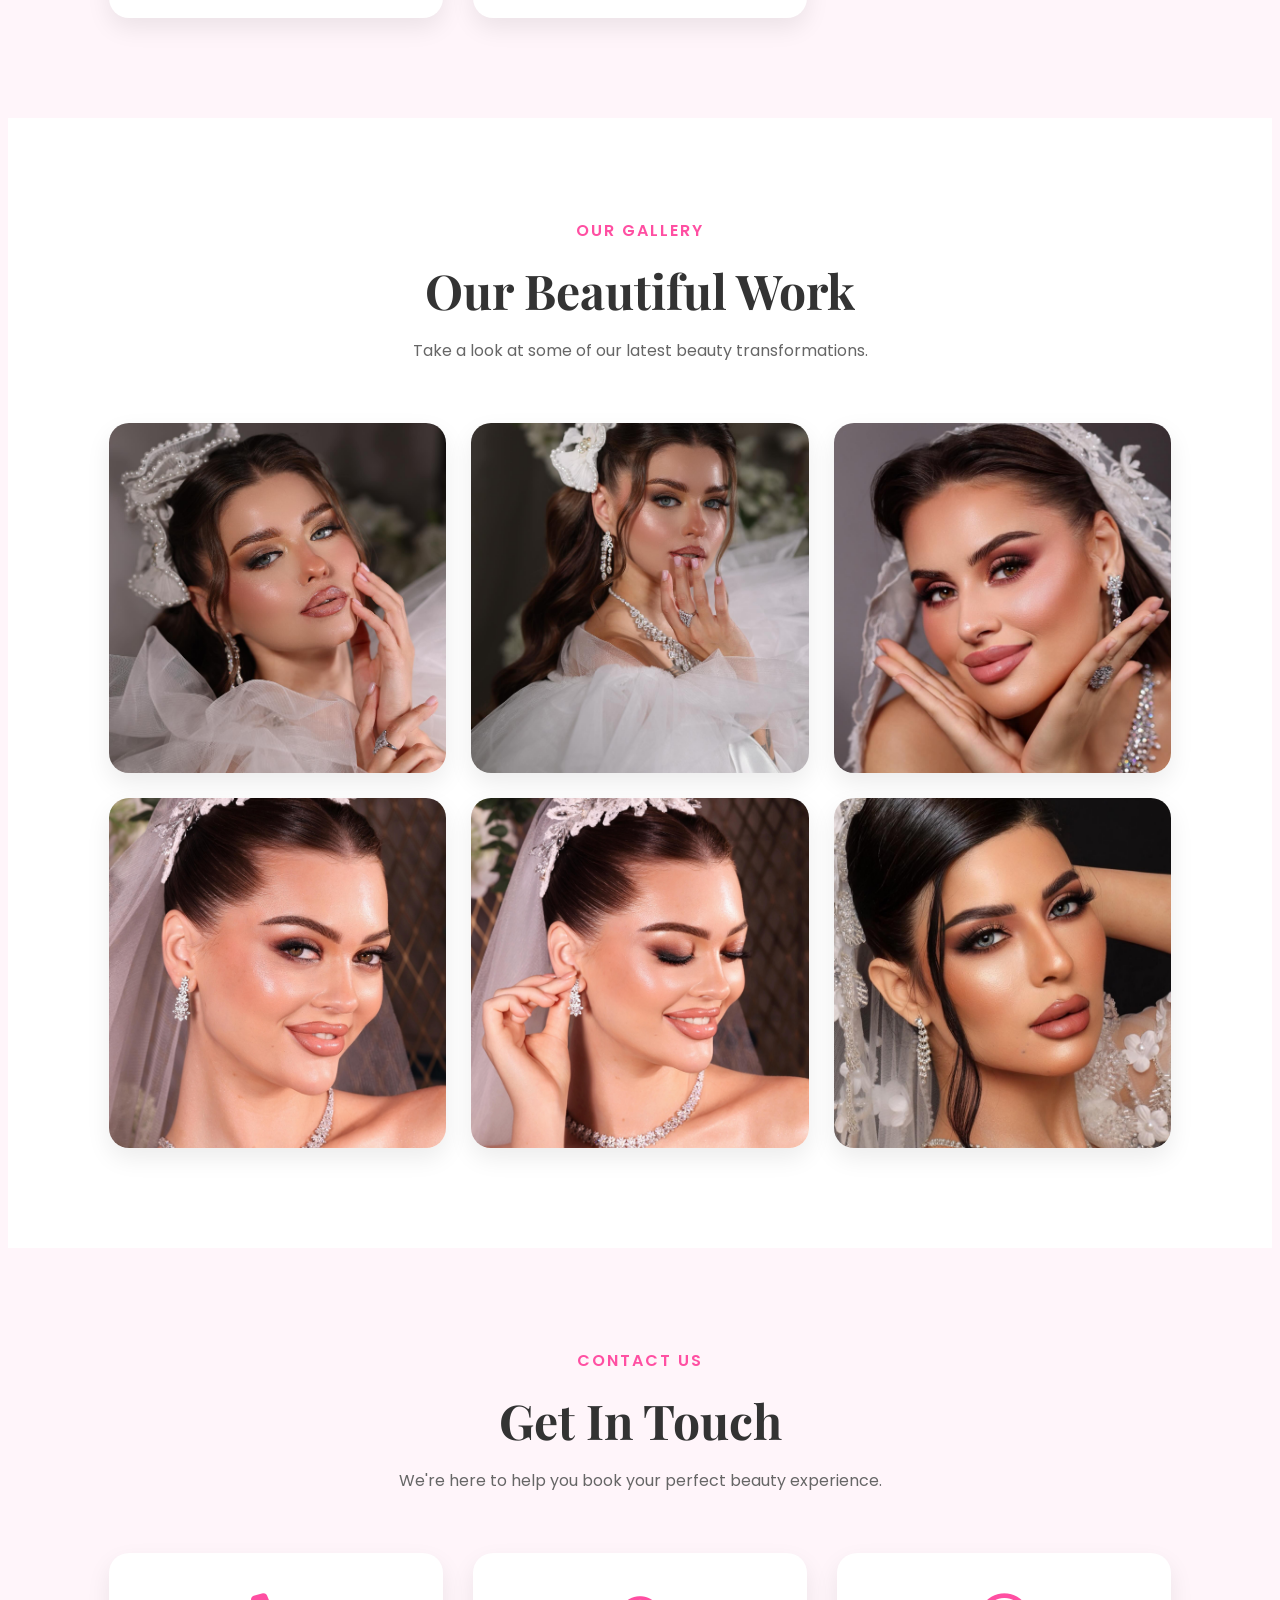
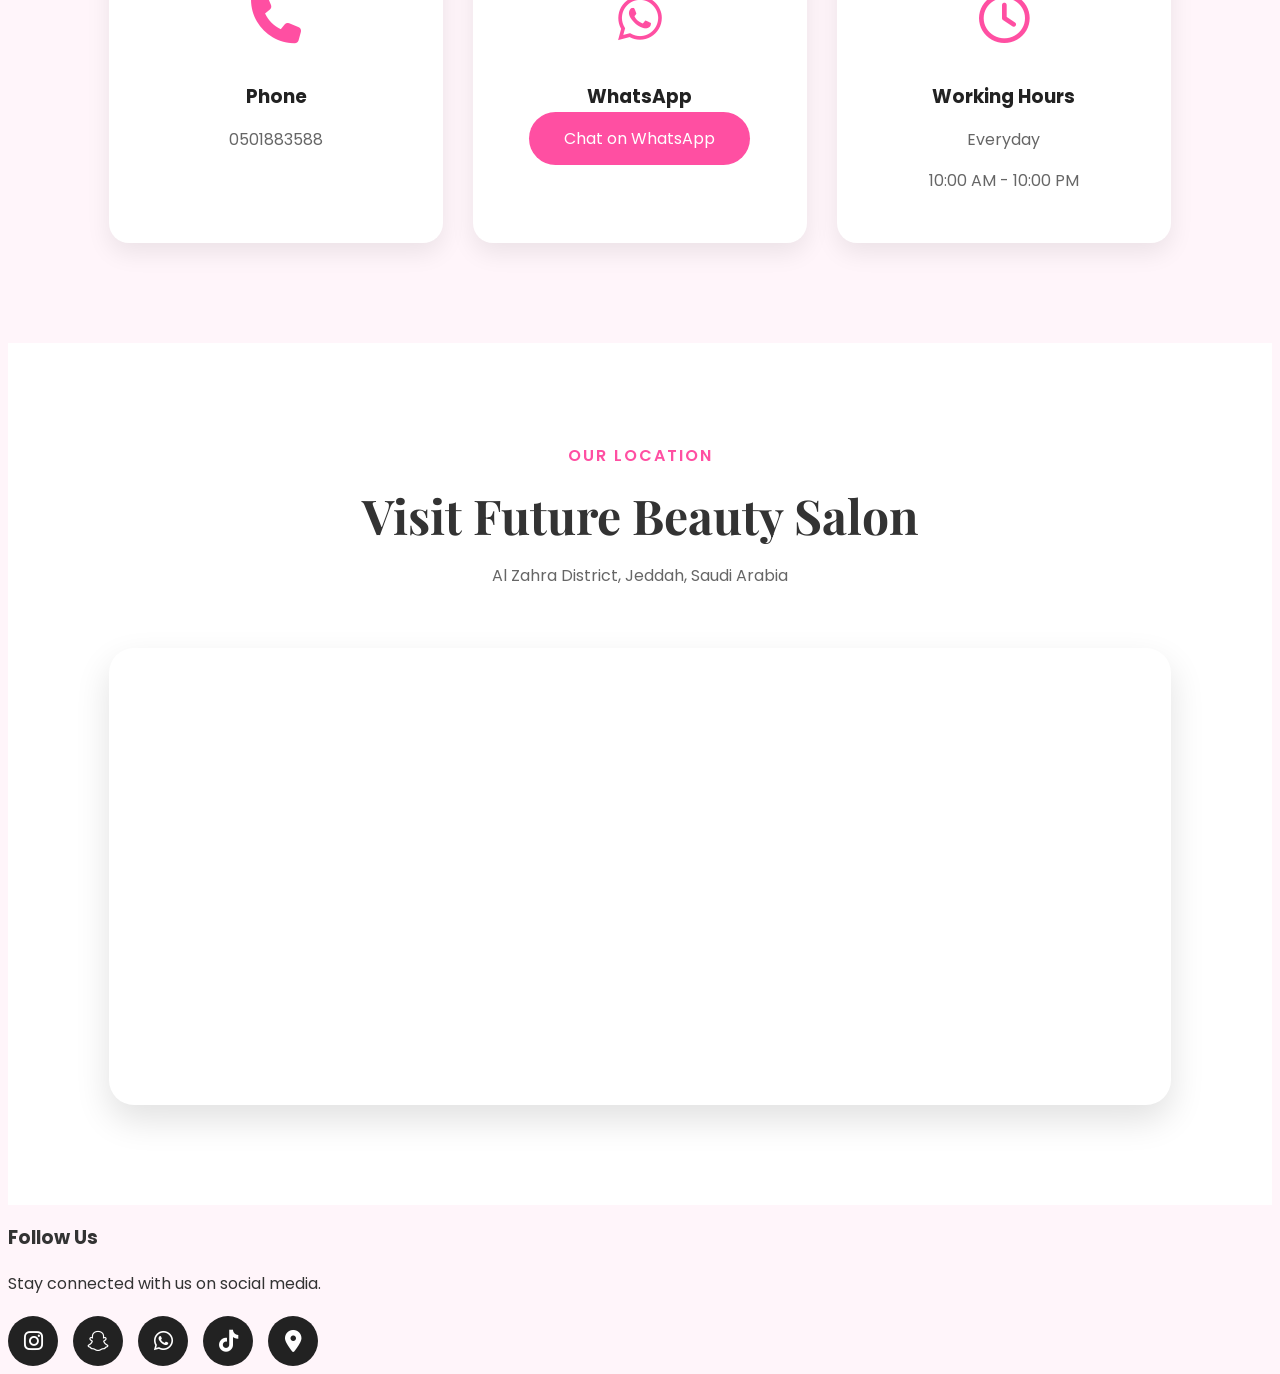
==== commit 92b6532c: "Add files via upload" ====
--- a/ndex.html
+++ b/ndex.html
@@ -98,20 +98,18 @@
 
 
     </div>
-
-    <div class="hero-image">
-
-        <img src="ChatGPT Image Jul 8, 2026, 12_02_23 AM.png" alt="Future Beauty Salon">
-
-    </div>
-    <section class="about" id="about">
-    </section>
-
-    <div class="about-image">
-
-        <img src="ChatGPT Image Jul 8, 2026, 04_16_09 AM.png" alt="Future Beauty Salon">
-
-    </div>
+ <div class="hero-image">
+
+    <img src="ChatGPT Image Jul 8, 2026, 12_02_23 AM.png" alt="Future Beauty Salon">
+
+</div>
+
+</section>
+
+<section class="about" id="about">
+
+<div class="about-image">
+   
 
     <div class="about-content">
 
@@ -127,11 +125,10 @@
         </p>
 
       
-        </a>
-
-    </div>
-
-</section>
+
+    </div>
+
+
 
 </section>
 
--- a/style.css
+++ b/style.css
@@ -1016,132 +1016,124 @@
 /* ================= MOBILE ================= */
 /* ================= MOBILE ================= */
 
-@media (max-width:768px){
-
-/* Navbar */
-
-.navbar{
-    height:auto;
-    padding:15px 20px;
-    flex-direction:column;
-    gap:15px;
-}
-
-.logo{
-    display:flex;
-    align-items:center;
-    justify-content:center;
-    gap:10px;
-}
-
-.logo-img{
-    width:45px;
-    height:45px;
-}
-
-.logo h2{
-    font-size:20px;
-    text-align:center;
-}
-
-.nav-links{
-    display:none;
-}
-
-.nav-right{
-    width:100%;
-    display:flex;
-    justify-content:center;
-    gap:10px;
-}
-
-.btn{
-    padding:10px 20px;
-    font-size:15px;
-}
-
-/* Hero */
-
-.hero{
-    flex-direction:column-reverse;
-    padding:150px 20px 60px;
-    text-align:center;
-    gap:35px;
-}
-
-.hero-text,
-.hero-image{
-    width:100%;
-}
-
-.hero-text h1{
-    font-size:36px;
-    line-height:1.3;
-}
-
-.hero-text p{
-    font-size:17px;
-}
-
-.hero-buttons{
-    flex-direction:column;
-    align-items:center;
-    width:100%;
-}
-
-.hero-buttons .btn,
-.hero-buttons .btn-outline{
-    width:100%;
-    max-width:320px;
-}
-
-/* About */
-
-.about{
-    flex-direction:column;
-    text-align:center;
-    padding:70px 20px;
-}
-
-.about-image,
-.about-content{
-    width:100%;
-}
-
-.about-content h2{
-    font-size:34px;
-}
-
-/* Services */
-
-.services-grid{
-    grid-template-columns:1fr;
-}
-
-/* Gallery */
-
-.gallery-grid{
-    grid-template-columns:1fr;
-}
-
-.gallery-grid img{
-    height:250px;
-}
-
-/* Contact */
-
-.contact-container{
-    grid-template-columns:1fr;
-}
-
-/* Booking */
-
-.booking-box{
-    padding:25px;
-}
-
-iframe{
-    height:280px;
-}
-
-}
+/* ================= MOBILE ================= */
+
+@media (max-width: 768px) {
+
+    /* Navbar */
+    .navbar{
+        height:auto;
+        padding:15px 20px;
+        display:flex;
+        flex-direction:column;
+        align-items:center;
+        gap:15px;
+    }
+
+    .logo{
+        display:flex;
+        align-items:center;
+        gap:10px;
+    }
+
+    .logo-img{
+        width:45px;
+        height:45px;
+    }
+
+    .logo h2{
+        font-size:20px;
+        text-align:center;
+    }
+
+    .nav-links{
+        display:none;
+    }
+
+    .nav-right{
+        display:flex;
+        justify-content:center;
+        align-items:center;
+        gap:10px;
+        width:100%;
+    }
+
+    /* Hero */
+
+    .hero{
+        flex-direction:column-reverse;
+        text-align:center;
+        padding:140px 20px 60px;
+        gap:35px;
+    }
+
+    .hero-text,
+    .hero-image{
+        width:100%;
+    }
+
+    .hero-text h1{
+        font-size:36px;
+        line-height:1.3;
+    }
+
+    .hero-text p{
+        font-size:17px;
+    }
+
+    .hero-buttons{
+        display:flex;
+        flex-direction:column;
+        gap:15px;
+        align-items:center;
+    }
+
+    .hero-buttons .btn,
+    .hero-buttons .btn-outline{
+        width:100%;
+        max-width:300px;
+    }
+
+    /* About */
+
+    .about{
+        flex-direction:column;
+        text-align:center;
+        padding:70px 20px;
+    }
+
+    .about-image,
+    .about-content{
+        width:100%;
+    }
+
+    .about-content h2{
+        font-size:34px;
+    }
+
+    /* Services */
+
+    .services-grid{
+        grid-template-columns:1fr;
+    }
+
+    /* Gallery */
+
+    .gallery-grid{
+        grid-template-columns:1fr;
+    }
+
+    .gallery-grid img{
+        height:250px;
+    }
+
+    /* Contact */
+
+    .contact-container{
+        grid-template-columns:1fr;
+    }
+
+    iframe{
+        height:280px;
+    }
+}
